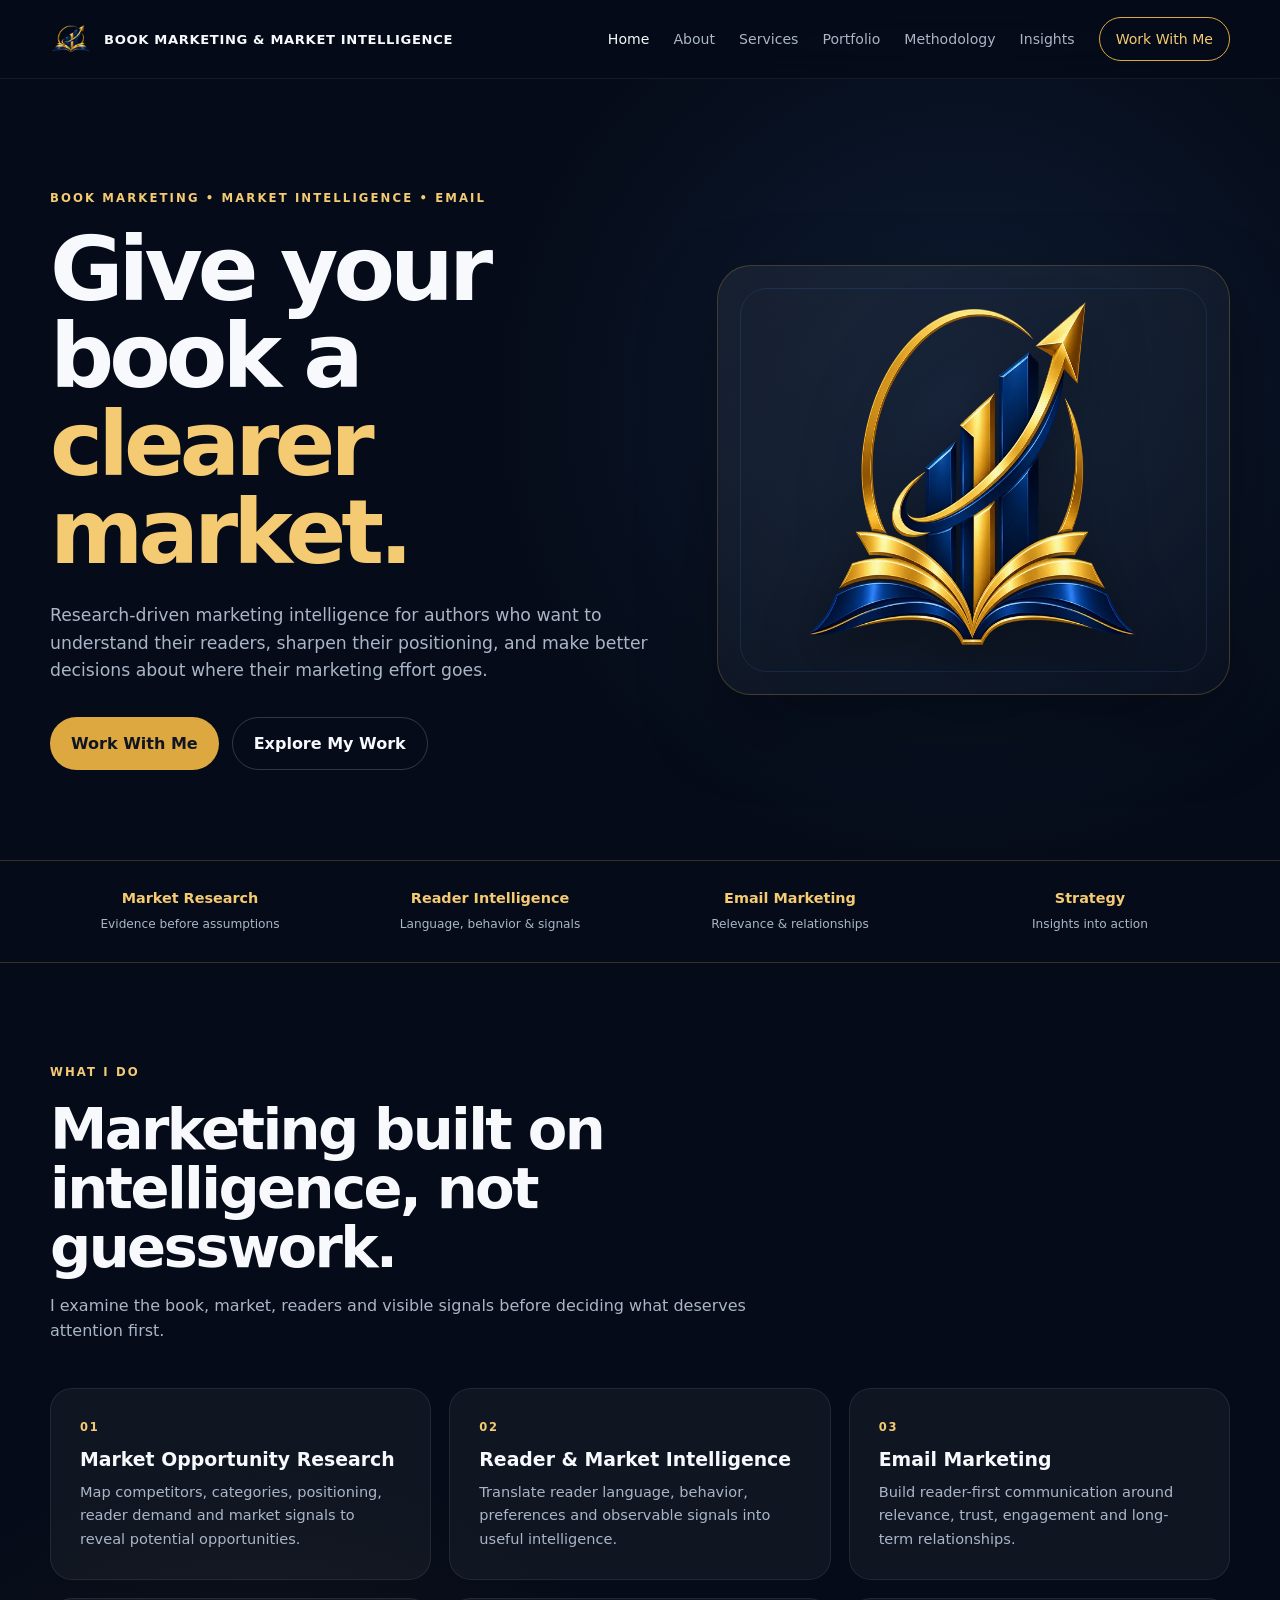
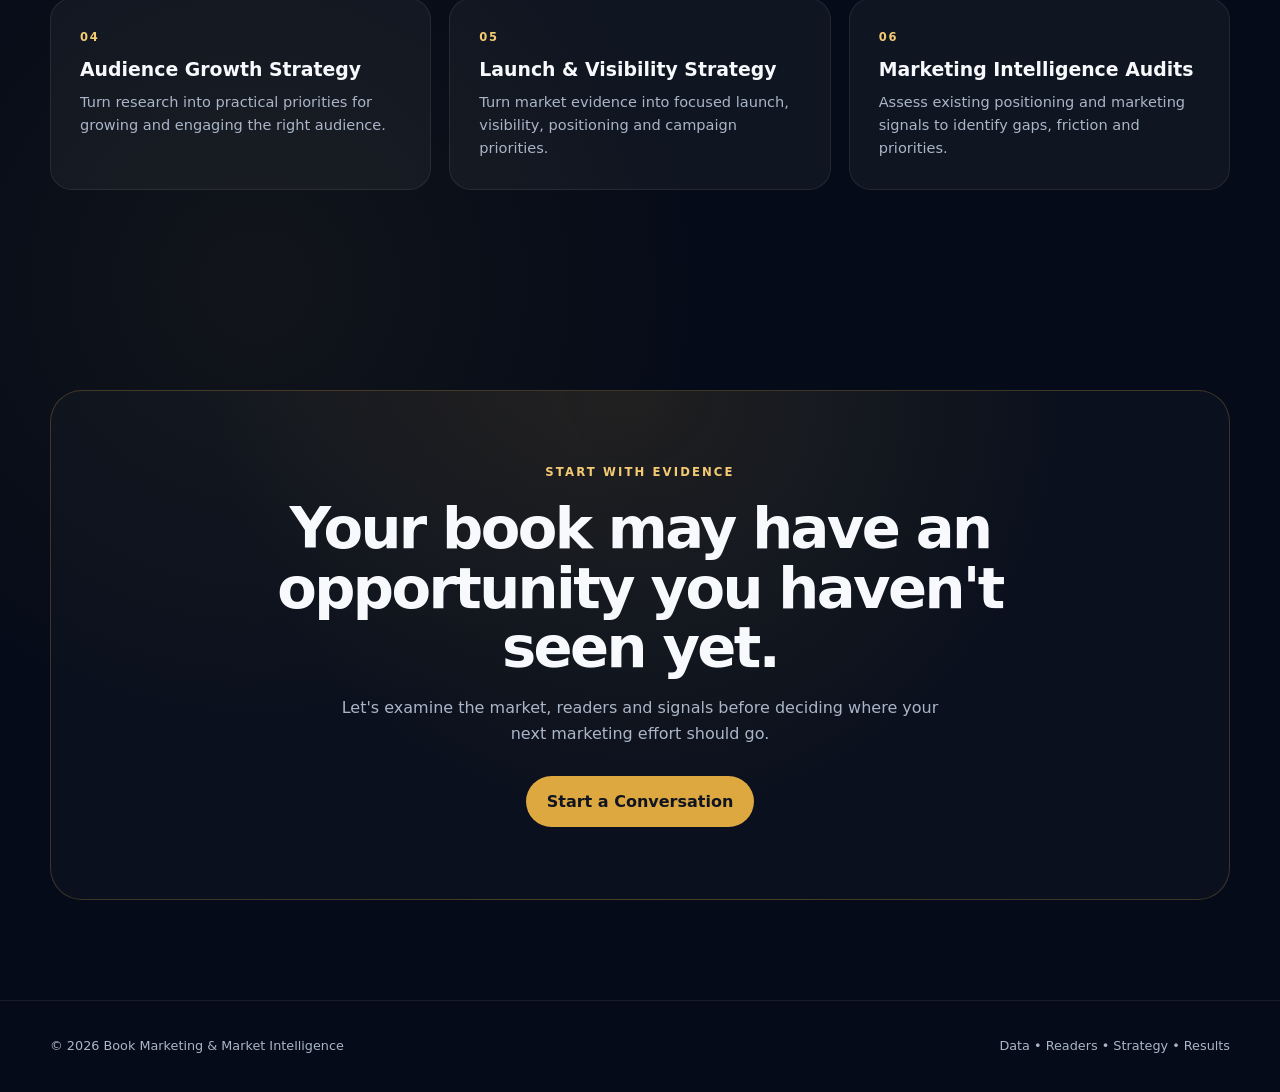
==== index.html @ ab4ca8f6 "Add files via upload" ====
<!doctype html><html lang="en"><head><meta charset="utf-8"><meta name="viewport" content="width=device-width,initial-scale=1,viewport-fit=cover"><meta name="theme-color" content="#050b18"><link rel="icon" href="favicon.ico" sizes="any"><link rel="icon" type="image/png" href="favicon.png" sizes="64x64"><link rel="apple-touch-icon" href="favicon.png"><meta name="robots" content="index,follow"><meta name="description" content="Research-driven book marketing, market intelligence and email marketing for authors."><title>Book Marketing & Market Intelligence | Alex Lyon</title><link rel="stylesheet" href="styles.css"></head><body>
<nav><div class="container nav-inner">
<a class="brand" href="index.html"><img src="logo.webp" alt="Book marketing and market intelligence emblem" width="42" height="42"><span>BOOK MARKETING &amp; MARKET INTELLIGENCE</span></a>
<div class="nav-links">
<a href="index.html" data-page="home">Home</a><a href="about.html" data-page="about">About</a><a href="services.html" data-page="services">Services</a><a href="portfolio.html" data-page="portfolio">Portfolio</a><a href="methodology.html" data-page="methodology">Methodology</a><a href="insights.html" data-page="insights">Insights</a><a class="nav-cta" href="contact.html" data-page="contact">Work With Me</a>
</div></div></nav>
<main><header class="hero"><div class="container hero-grid"><div><div class="eyebrow">Book Marketing • Market Intelligence • Email</div><h1>Give your book a <span class="accent">clearer market.</span></h1><p class="lead">Research-driven marketing intelligence for authors who want to understand their readers, sharpen their positioning, and make better decisions about where their marketing effort goes.</p><div class="actions"><a class="btn btn-primary" href="contact.html">Work With Me</a><a class="btn btn-secondary" href="portfolio.html">Explore My Work</a></div></div><div class="mark"><img src="logo.webp" alt="Book marketing and market intelligence emblem" width="360" height="360"></div></div></header>
<div class="band"><div class="container band-grid"><div><strong>Market Research</strong><span>Evidence before assumptions</span></div><div><strong>Reader Intelligence</strong><span>Language, behavior &amp; signals</span></div><div><strong>Email Marketing</strong><span>Relevance &amp; relationships</span></div><div><strong>Strategy</strong><span>Insights into action</span></div></div></div>
<section><div class="container"><div class="section-head"><div class="eyebrow">What I Do</div><h2>Marketing built on intelligence, not guesswork.</h2><p>I examine the book, market, readers and visible signals before deciding what deserves attention first.</p></div><div class="grid3">
<article class="card"><div class="number">01</div><h3>Market Opportunity Research</h3><p>Map competitors, categories, positioning, reader demand and market signals to reveal potential opportunities.</p></article>
<article class="card"><div class="number">02</div><h3>Reader &amp; Market Intelligence</h3><p>Translate reader language, behavior, preferences and observable signals into useful intelligence.</p></article>
<article class="card"><div class="number">03</div><h3>Email Marketing</h3><p>Build reader-first communication around relevance, trust, engagement and long-term relationships.</p></article>
<article class="card"><div class="number">04</div><h3>Audience Growth Strategy</h3><p>Turn research into practical priorities for growing and engaging the right audience.</p></article>
<article class="card"><div class="number">05</div><h3>Launch &amp; Visibility Strategy</h3><p>Turn market evidence into focused launch, visibility, positioning and campaign priorities.</p></article>
<article class="card"><div class="number">06</div><h3>Marketing Intelligence Audits</h3><p>Assess existing positioning and marketing signals to identify gaps, friction and priorities.</p></article>
</div></div></section>
<section><div class="container"><div class="cta"><div class="eyebrow">Start With Evidence</div><h2>Your book may have an opportunity you haven't seen yet.</h2><p>Let's examine the market, readers and signals before deciding where your next marketing effort should go.</p><a class="btn btn-primary" href="contact.html">Start a Conversation</a></div></div></section></main><footer><div class="container footer-inner"><span>© 2026 Book Marketing &amp; Market Intelligence</span><span>Data • Readers • Strategy • Results</span></div></footer><script>document.querySelectorAll('[data-page="home"]').forEach(x=>x.classList.add('active'));</script></body></html>
---- styles.css ----
:root{--navy:#050b18;--navy2:#091426;--blue:#3e78c5;--gold:#dca83f;--gold2:#f4ca73;--white:#f7f9fc;--muted:#aab6c8;--line:rgba(220,168,63,.24);--card:rgba(255,255,255,.045);--max:1180px}
*{box-sizing:border-box;margin:0;padding:0}
html{scroll-behavior:smooth}
body{font-family:Inter,ui-sans-serif,system-ui,-apple-system,BlinkMacSystemFont,"Segoe UI",sans-serif;background:radial-gradient(circle at 75% 15%,rgba(62,120,197,.16),transparent 30rem),radial-gradient(circle at 20% 70%,rgba(220,168,63,.06),transparent 28rem),var(--navy);color:var(--white);line-height:1.6}
a{color:inherit;text-decoration:none}.container{width:min(var(--max),calc(100% - 40px));margin:auto}
nav{position:sticky;top:0;z-index:20;backdrop-filter:blur(18px);background:rgba(5,11,24,.86);border-bottom:1px solid rgba(255,255,255,.07)}
.nav-inner{height:78px;display:flex;align-items:center;justify-content:space-between}
.brand{display:flex;align-items:center;gap:12px;font-weight:700;letter-spacing:.04em}.brand img{width:42px;height:42px;object-fit:contain}.brand span{font-size:.82rem}
.nav-links{display:flex;gap:24px;align-items:center;color:var(--muted);font-size:.88rem}.nav-links a:hover,.nav-links .active{color:var(--white)}
.nav-cta{border:1px solid var(--gold);padding:10px 16px;border-radius:999px;color:var(--gold2)!important}
main{overflow:hidden}.hero{padding:110px 0 90px}.hero-grid{display:grid;grid-template-columns:1.08fr .92fr;gap:65px;align-items:center}
.eyebrow{color:var(--gold2);text-transform:uppercase;letter-spacing:.18em;font-size:.73rem;font-weight:800;margin-bottom:18px}
h1{font-size:clamp(3rem,7vw,6.3rem);line-height:.98;letter-spacing:-.055em}h2{font-size:clamp(2.1rem,4.5vw,4rem);line-height:1.03;letter-spacing:-.045em}h3{font-size:1.18rem;line-height:1.2}
.accent{color:var(--gold2)}.lead{margin-top:25px;max-width:700px;color:var(--muted);font-size:1.08rem}
.actions{display:flex;flex-wrap:wrap;gap:13px;margin-top:32px}.btn{display:inline-flex;align-items:center;justify-content:center;padding:13px 21px;border-radius:999px;font-weight:750;transition:.2s ease}
.btn-primary{background:var(--gold);color:#101521}.btn-primary:hover{transform:translateY(-2px);background:var(--gold2)}
.btn-secondary{border:1px solid rgba(255,255,255,.18)}.btn-secondary:hover{border-color:var(--gold)}
.mark{display:grid;place-items:center;min-height:430px;position:relative;border:1px solid var(--line);border-radius:34px;background:linear-gradient(145deg,rgba(255,255,255,.06),rgba(255,255,255,.015));box-shadow:0 30px 80px rgba(0,0,0,.32)}
.mark:before{content:"";position:absolute;inset:22px;border:1px solid rgba(62,120,197,.18);border-radius:27px}.mark img{width:min(70%,360px);position:relative;filter:drop-shadow(0 20px 30px rgba(0,0,0,.4))}
section{padding:100px 0}.section-head{max-width:760px;margin-bottom:44px}.section-head p{color:var(--muted);margin-top:15px}
.grid3{display:grid;grid-template-columns:repeat(3,1fr);gap:18px}.grid2{display:grid;grid-template-columns:repeat(2,1fr);gap:18px}
.card{padding:29px;border:1px solid rgba(255,255,255,.08);background:var(--card);border-radius:22px}.card:hover{border-color:var(--line);transform:translateY(-3px);transition:.2s}
.number,.tag{color:var(--gold2);font-size:.72rem;letter-spacing:.15em;font-weight:800;text-transform:uppercase}.card h3{margin:12px 0 9px}.card p{color:var(--muted);font-size:.91rem}
.list{display:grid;gap:12px}.list-item{padding:20px;border-bottom:1px solid rgba(255,255,255,.08);display:grid;grid-template-columns:42px 1fr;gap:16px}.list-item b{color:var(--gold2)}.list-item p{color:var(--muted);font-size:.9rem;margin-top:4px}
.band{border-top:1px solid var(--line);border-bottom:1px solid var(--line);padding:26px 0}.band-grid{display:grid;grid-template-columns:repeat(4,1fr);gap:20px;text-align:center}.band strong{display:block;color:var(--gold2);font-size:.9rem}.band span{color:var(--muted);font-size:.76rem}
.page-hero{padding:95px 0 60px}.page-hero .lead{max-width:760px}.quote{border-left:2px solid var(--gold);padding:5px 0 5px 24px;color:#dfe5ef;font-size:1.12rem}
.case{min-height:250px;display:flex;flex-direction:column;justify-content:flex-end}.case h3{font-size:1.5rem;margin:10px 0}.case p{max-width:560px}
.cta{text-align:center;border:1px solid var(--line);border-radius:32px;padding:72px 30px;background:radial-gradient(circle at 50% 0%,rgba(220,168,63,.1),transparent 55%),rgba(255,255,255,.025)}
.cta h2{max-width:850px;margin:auto}.cta p{max-width:630px;margin:18px auto 29px;color:var(--muted)}
footer{padding:35px 0;border-top:1px solid rgba(255,255,255,.08);color:var(--muted);font-size:.8rem}.footer-inner{display:flex;justify-content:space-between;gap:20px}
@media(prefers-reduced-motion:reduce){html{scroll-behavior:auto}*,*::before,*::after{transition:none!important;animation:none!important}}
@media(max-width:900px){.hero-grid{grid-template-columns:1fr}.mark{min-height:350px}.grid3{grid-template-columns:1fr 1fr}.band-grid{grid-template-columns:1fr 1fr}.nav-links a:not(.nav-cta){display:none}}
@media(max-width:600px){.container{width:min(var(--max),calc(100% - 28px))}.hero{padding:70px 0}.page-hero{padding:65px 0 35px}section{padding:70px 0}.grid3,.grid2,.band-grid{grid-template-columns:1fr}.brand span{display:none}.footer-inner{flex-direction:column}}
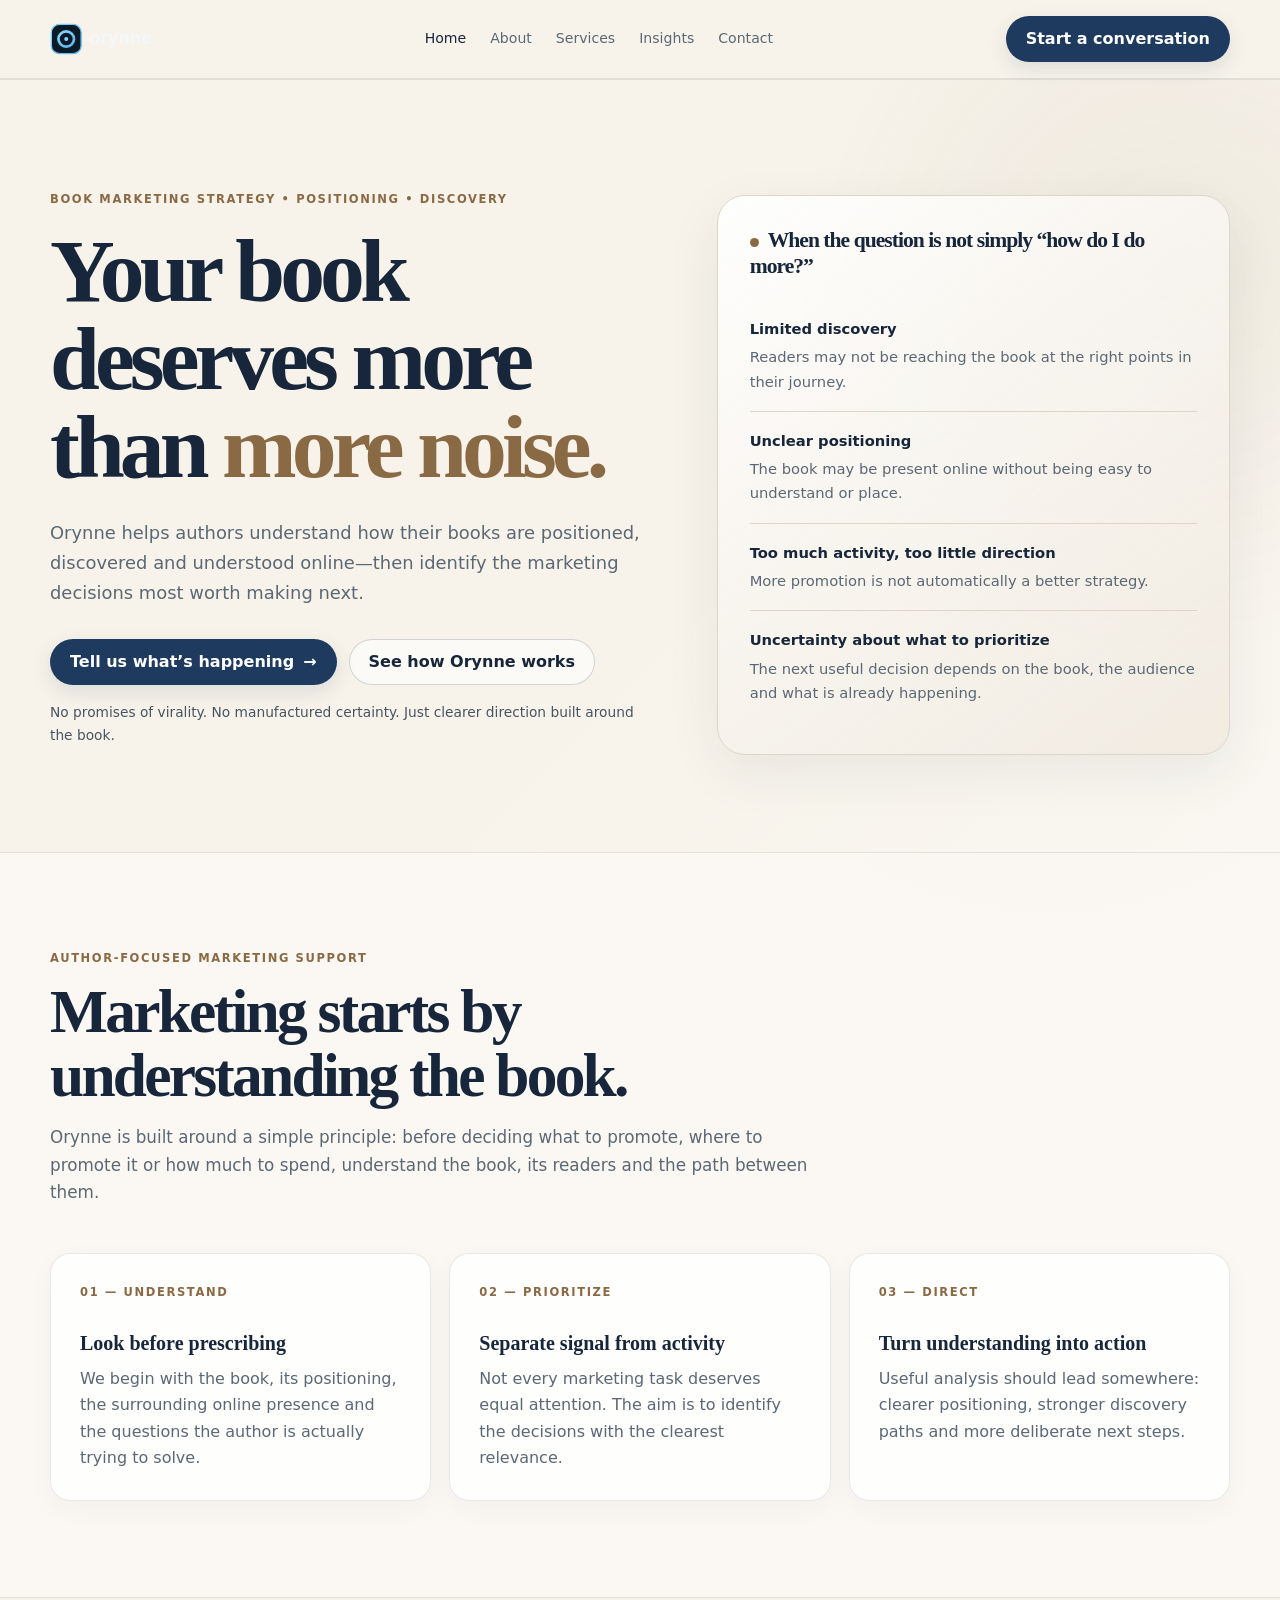
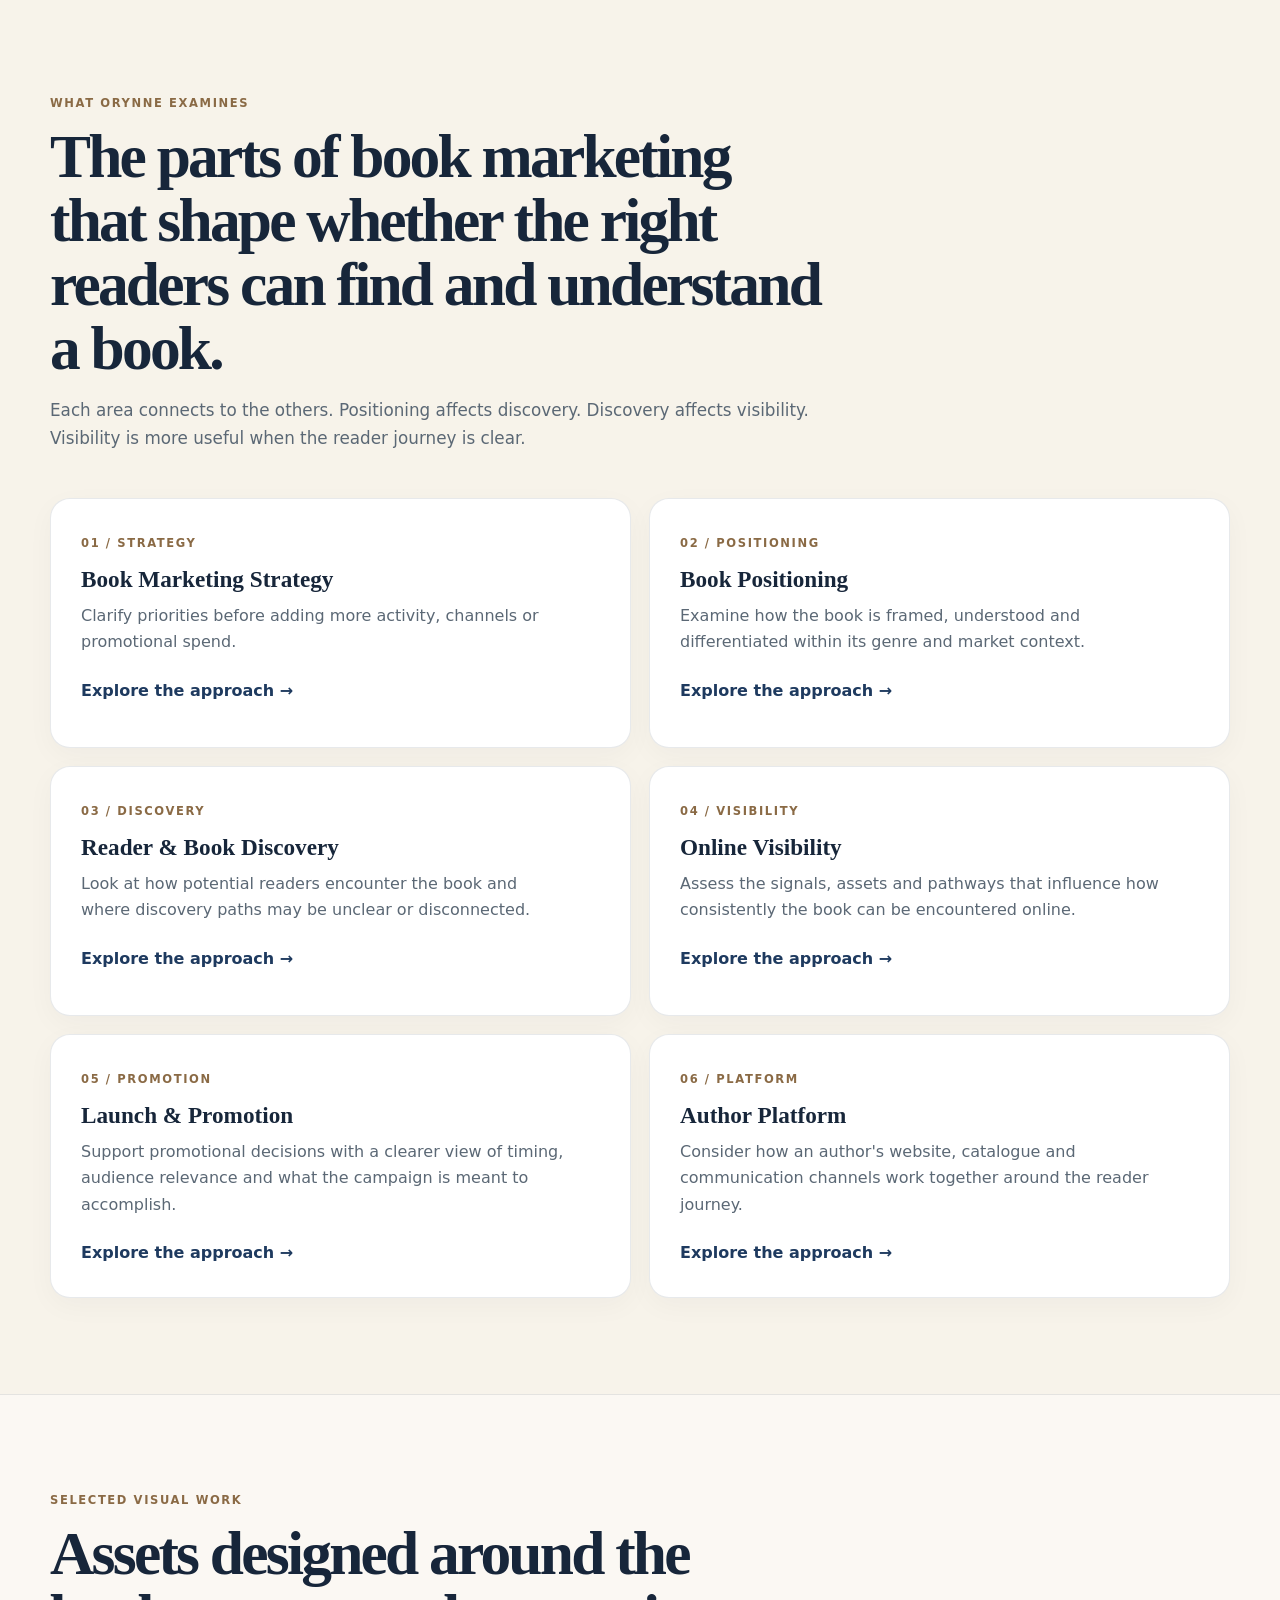
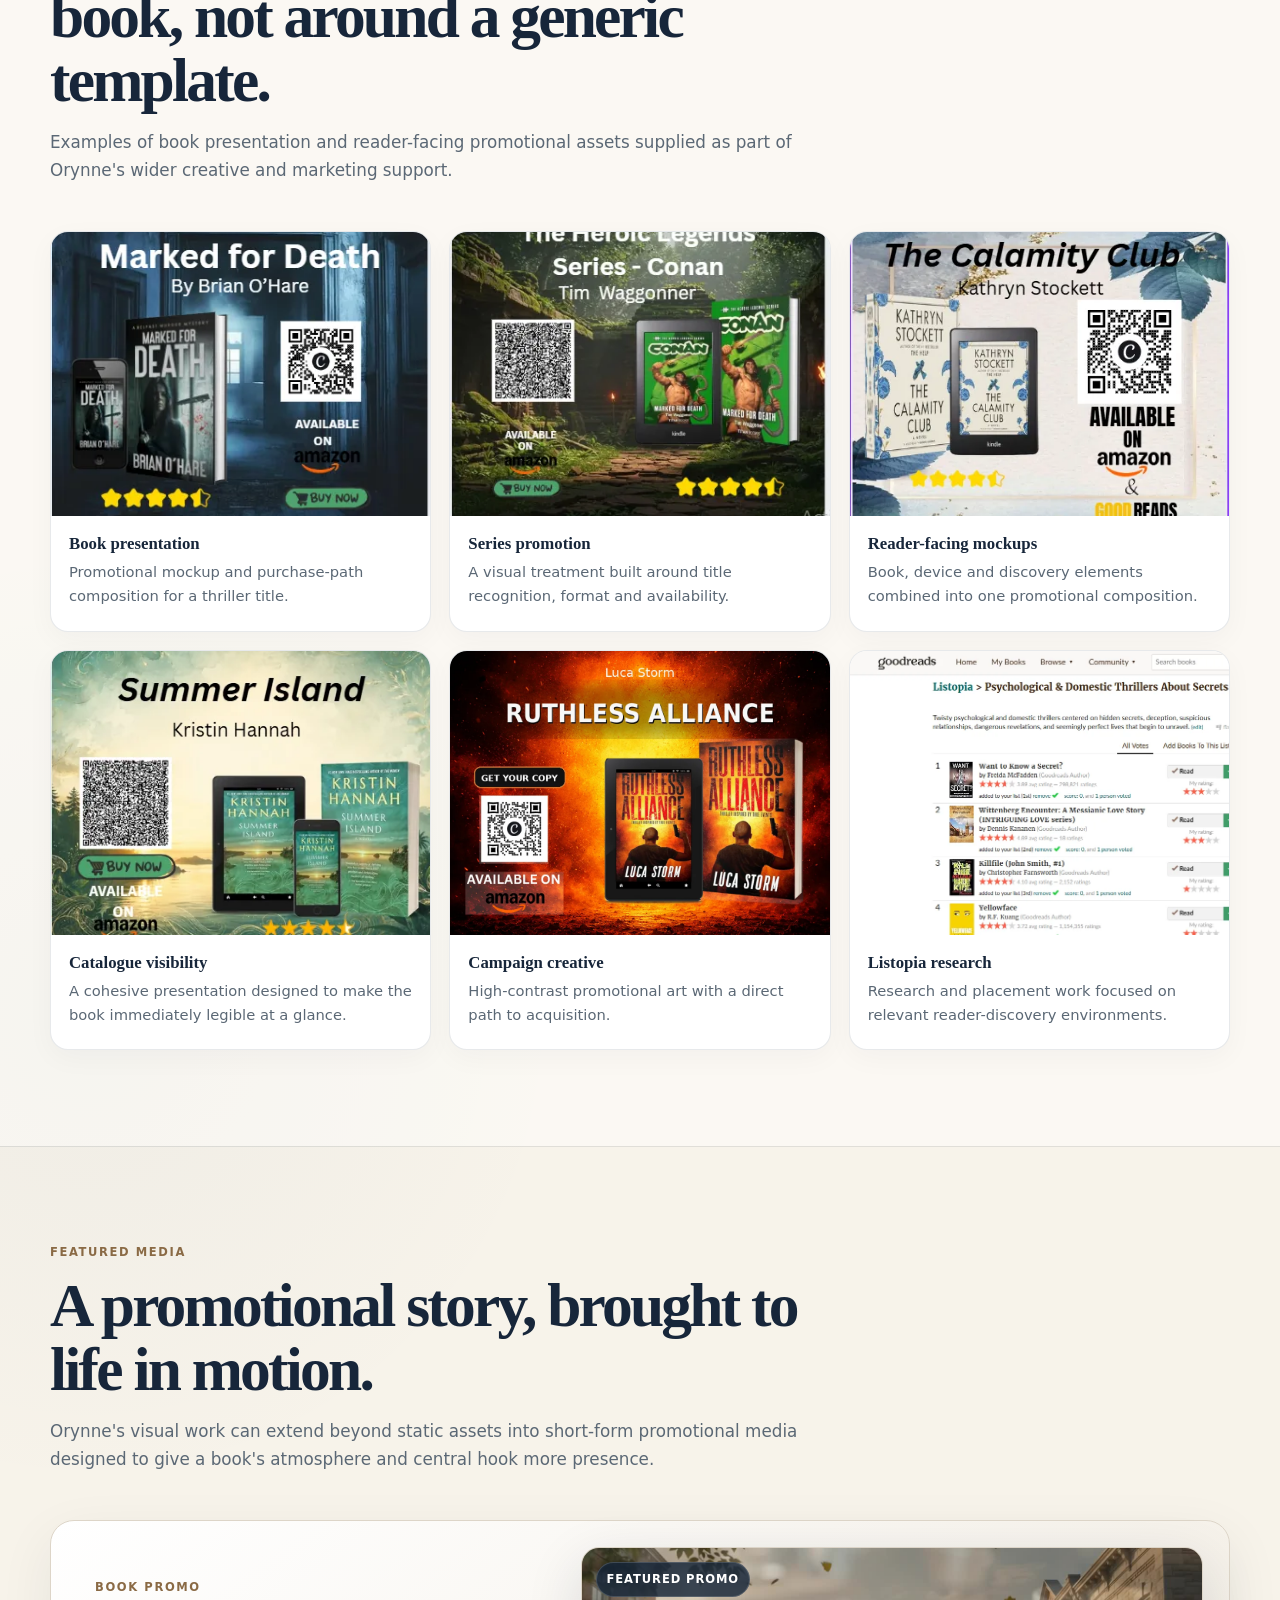
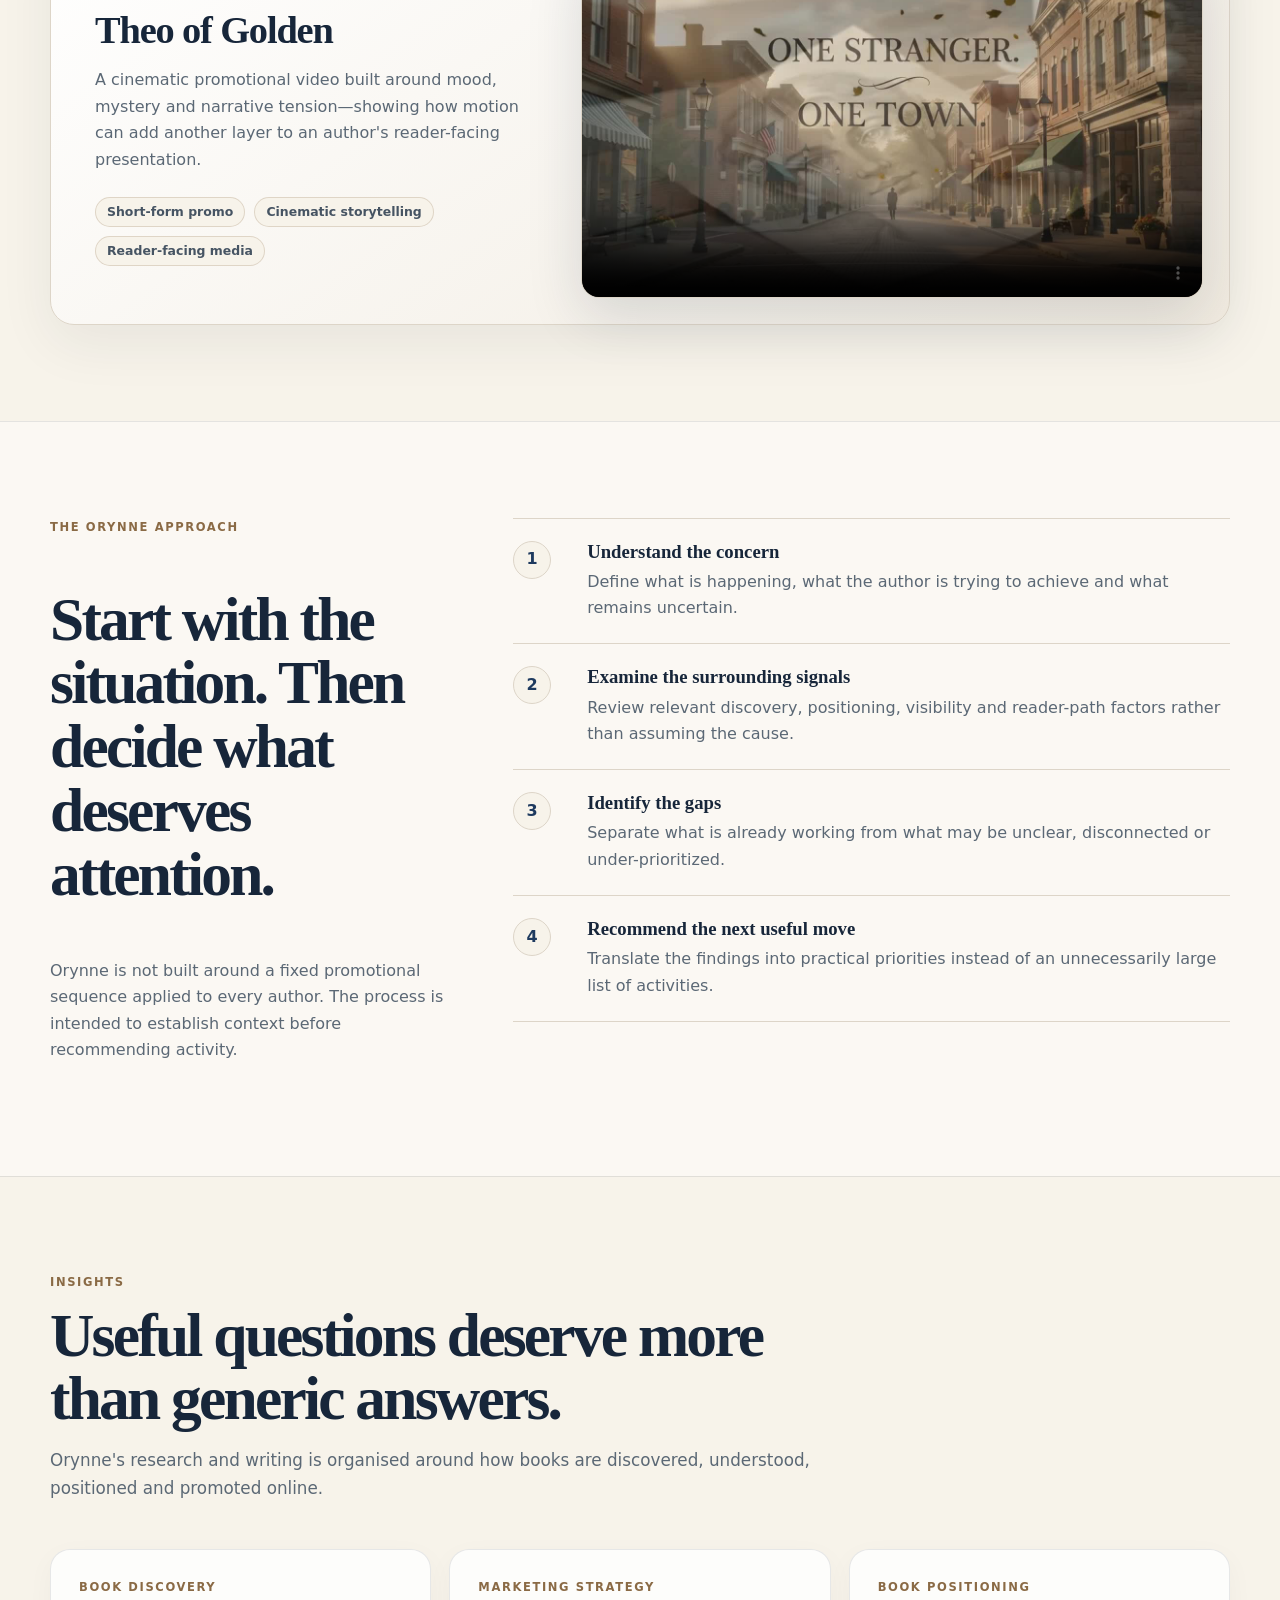
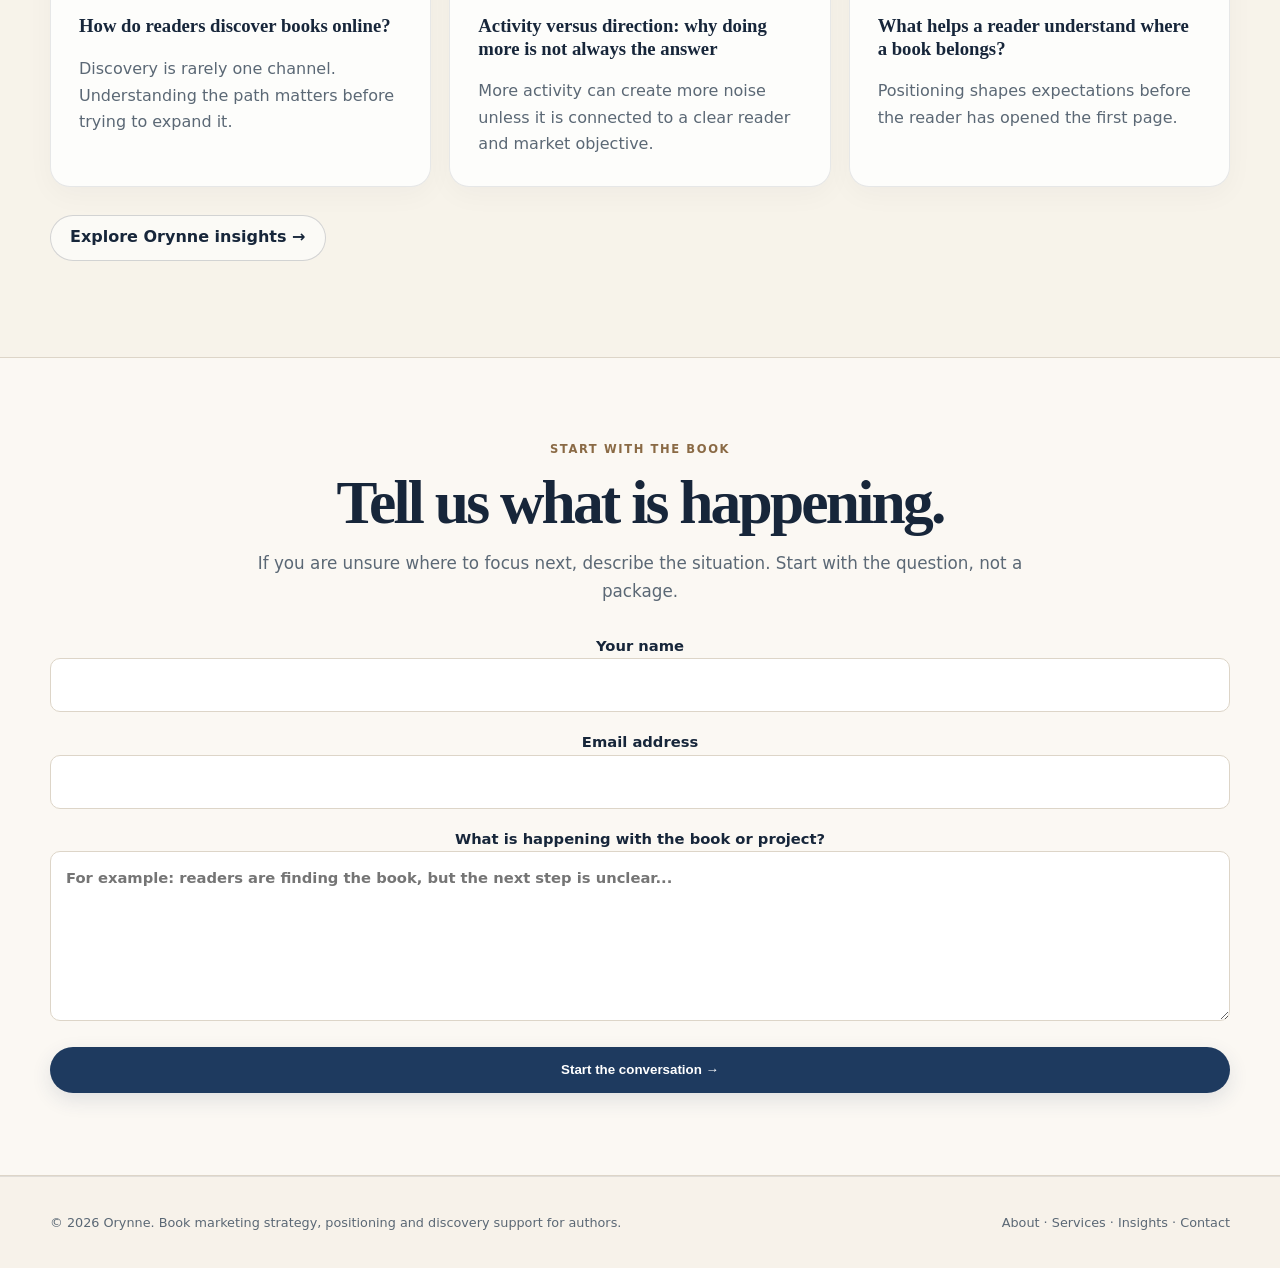
==== commit 0faee74f: "Add files via upload" ====
--- a/index.html
+++ b/index.html
@@ -1,17 +1,800 @@
-<!doctype html><html lang="en"><head><meta charset="utf-8"><meta name="viewport" content="width=device-width,initial-scale=1,viewport-fit=cover"><meta name="theme-color" content="#050b18"><link rel="icon" href="favicon.ico" sizes="any"><link rel="icon" type="image/png" href="favicon.png" sizes="64x64"><link rel="apple-touch-icon" href="favicon.png"><meta name="robots" content="index,follow"><meta name="description" content="Research-driven book marketing, market intelligence and email marketing for authors."><title>Book Marketing & Market Intelligence | Alex Lyon</title><link rel="stylesheet" href="styles.css"></head><body>
-<nav><div class="container nav-inner">
-<a class="brand" href="index.html"><img src="logo.webp" alt="Book marketing and market intelligence emblem" width="42" height="42"><span>BOOK MARKETING &amp; MARKET INTELLIGENCE</span></a>
-<div class="nav-links">
-<a href="index.html" data-page="home">Home</a><a href="about.html" data-page="about">About</a><a href="services.html" data-page="services">Services</a><a href="portfolio.html" data-page="portfolio">Portfolio</a><a href="methodology.html" data-page="methodology">Methodology</a><a href="insights.html" data-page="insights">Insights</a><a class="nav-cta" href="contact.html" data-page="contact">Work With Me</a>
-</div></div></nav>
-<main><header class="hero"><div class="container hero-grid"><div><div class="eyebrow">Book Marketing • Market Intelligence • Email</div><h1>Give your book a <span class="accent">clearer market.</span></h1><p class="lead">Research-driven marketing intelligence for authors who want to understand their readers, sharpen their positioning, and make better decisions about where their marketing effort goes.</p><div class="actions"><a class="btn btn-primary" href="contact.html">Work With Me</a><a class="btn btn-secondary" href="portfolio.html">Explore My Work</a></div></div><div class="mark"><img src="logo.webp" alt="Book marketing and market intelligence emblem" width="360" height="360"></div></div></header>
-<div class="band"><div class="container band-grid"><div><strong>Market Research</strong><span>Evidence before assumptions</span></div><div><strong>Reader Intelligence</strong><span>Language, behavior &amp; signals</span></div><div><strong>Email Marketing</strong><span>Relevance &amp; relationships</span></div><div><strong>Strategy</strong><span>Insights into action</span></div></div></div>
-<section><div class="container"><div class="section-head"><div class="eyebrow">What I Do</div><h2>Marketing built on intelligence, not guesswork.</h2><p>I examine the book, market, readers and visible signals before deciding what deserves attention first.</p></div><div class="grid3">
-<article class="card"><div class="number">01</div><h3>Market Opportunity Research</h3><p>Map competitors, categories, positioning, reader demand and market signals to reveal potential opportunities.</p></article>
-<article class="card"><div class="number">02</div><h3>Reader &amp; Market Intelligence</h3><p>Translate reader language, behavior, preferences and observable signals into useful intelligence.</p></article>
-<article class="card"><div class="number">03</div><h3>Email Marketing</h3><p>Build reader-first communication around relevance, trust, engagement and long-term relationships.</p></article>
-<article class="card"><div class="number">04</div><h3>Audience Growth Strategy</h3><p>Turn research into practical priorities for growing and engaging the right audience.</p></article>
-<article class="card"><div class="number">05</div><h3>Launch &amp; Visibility Strategy</h3><p>Turn market evidence into focused launch, visibility, positioning and campaign priorities.</p></article>
-<article class="card"><div class="number">06</div><h3>Marketing Intelligence Audits</h3><p>Assess existing positioning and marketing signals to identify gaps, friction and priorities.</p></article>
-</div></div></section>
-<section><div class="container"><div class="cta"><div class="eyebrow">Start With Evidence</div><h2>Your book may have an opportunity you haven't seen yet.</h2><p>Let's examine the market, readers and signals before deciding where your next marketing effort should go.</p><a class="btn btn-primary" href="contact.html">Start a Conversation</a></div></div></section></main><footer><div class="container footer-inner"><span>© 2026 Book Marketing &amp; Market Intelligence</span><span>Data • Readers • Strategy • Results</span></div></footer><script>document.querySelectorAll('[data-page="home"]').forEach(x=>x.classList.add('active'));</script></body></html>+<!doctype html>
+<html lang="en">
+<head>
+  <meta charset="utf-8">
+  <meta name="viewport" content="width=device-width, initial-scale=1">
+
+  <!-- Primary SEO -->
+  <title>Book Marketing Strategy & Online Discovery for Authors | Orynne</title>
+  <meta name="description" content="Orynne helps authors understand book positioning, reader discovery, online visibility and marketing priorities through evidence-led analysis and practical strategy.">
+  <meta name="robots" content="index,follow">
+  <meta name="theme-color" content="#08131f">
+
+  <!-- Social -->
+  <meta property="og:type" content="website">
+  <meta property="og:title" content="Book Marketing Strategy & Online Discovery for Authors | Orynne">
+  <meta property="og:description" content="Evidence-led book marketing strategy, positioning and discovery support for authors.">
+  <meta property="og:site_name" content="Orynne">
+  <meta name="twitter:card" content="summary_large_image">
+
+  <!-- Structured data: update sameAs/contact URLs when those official profiles exist -->
+  <script type="application/ld+json">
+  {
+    "@context": "https://schema.org",
+    "@graph": [
+      {
+        "@type": "Organization",
+        "@id": "https://orynne.netlify.app/#organization",
+        "name": "Orynne",
+        "url": "https://orynne.netlify.app/",
+        "description": "Orynne provides author-focused book marketing strategy, positioning, discovery and online visibility support."
+      },
+      {
+        "@type": "WebSite",
+        "@id": "https://orynne.netlify.app/#website",
+        "url": "https://orynne.netlify.app/",
+        "name": "Orynne",
+        "publisher": { "@id": "https://orynne.netlify.app/#organization" }
+      },
+      {
+        "@type": "Service",
+        "name": "Book Marketing Strategy for Authors",
+        "provider": { "@id": "https://orynne.netlify.app/#organization" },
+        "serviceType": "Book marketing strategy, book positioning, reader discovery and online visibility support",
+        "areaServed": "Worldwide",
+        "audience": {
+          "@type": "Audience",
+          "audienceType": "Authors"
+        }
+      }
+    ]
+  }
+  </script>
+
+  <style>
+
+:root{
+  --ivory:#F7F3EA;
+  --cream:#FFFDF8;
+  --alternate:#EEE7DB;
+  --white:#FFFFFF;
+  --navy:#17263A;
+  --navy-2:#213A55;
+  --blue:#1E3A5F;
+  --blue-soft:#465463;
+  --muted:#5B6875;
+  --warm:#8A6A45;
+  --warm-2:#A27A4E;
+  --line:#DDD5C8;
+  --line-soft:rgba(23,38,58,.10);
+  --shadow:0 18px 55px rgba(23,38,58,.07);
+  --max:1180px;
+}
+*{box-sizing:border-box}
+html{scroll-behavior:smooth}
+body{
+  margin:0;
+  color:var(--navy);
+  background:
+    radial-gradient(circle at 82% 7%,rgba(162,122,78,.06),transparent 30rem),
+    radial-gradient(circle at 7% 55%,rgba(30,58,95,.035),transparent 30rem),
+    var(--ivory);
+  font-family:Inter,ui-sans-serif,system-ui,-apple-system,BlinkMacSystemFont,"Segoe UI",sans-serif;
+  line-height:1.65;
+}
+a{color:inherit;text-decoration:none}
+img{max-width:100%;display:block}
+.wrap{width:min(calc(100% - 40px),var(--max));margin-inline:auto}
+.skip{position:absolute;left:-9999px;top:auto}
+.skip:focus{left:20px;top:20px;z-index:100;background:#fff;color:#000;padding:10px 14px;border-radius:8px}
+
+/* Navigation */
+header{
+  position:sticky;top:0;z-index:50;
+  background:rgba(247,243,234,.90);
+  backdrop-filter:blur(18px);
+  border-bottom:1px solid var(--line-soft);
+}
+.nav{
+  min-height:78px;display:flex;align-items:center;justify-content:space-between;gap:24px;
+}
+.brand{display:inline-flex;align-items:center;line-height:0;font-weight:800}
+.site-logo{display:block;width:142px;height:auto;max-width:46vw}
+.brand span{color:var(--warm)}
+header nav,nav{
+  display:flex;gap:24px;align-items:center;
+  color:var(--muted);font-size:.88rem;flex-wrap:wrap
+}
+header nav a:hover,header nav a[aria-current="page"],
+nav a:hover,nav a[aria-current="page"]{color:var(--navy)}
+.button,.nav-cta{
+  display:inline-flex;align-items:center;justify-content:center;gap:9px;
+  min-height:46px;padding:0 19px;border-radius:999px;
+  background:var(--blue);color:#fff!important;
+  border:1px solid transparent;font-weight:800;
+  box-shadow:0 7px 20px rgba(30,58,95,.12);
+  transition:transform .2s ease,background .2s ease,border-color .2s ease,color .2s ease;
+  cursor:pointer;
+}
+.button:hover,.nav-cta:hover{transform:translateY(-2px);background:var(--navy-2)}
+.button.secondary{
+  background:rgba(255,255,255,.55);color:var(--navy)!important;
+  border-color:rgba(23,38,58,.18);box-shadow:none
+}
+.button.secondary:hover{background:#fff;border-color:var(--warm);color:var(--warm)!important}
+
+/* Type hierarchy */
+h1,h2,h3{
+  font-family:Georgia,"Times New Roman",serif;
+  color:var(--navy);
+}
+h1{
+  font-size:clamp(3rem,7vw,6.2rem);
+  line-height:.98;letter-spacing:-.055em;
+}
+h2{
+  font-size:clamp(2.2rem,4.8vw,4rem);
+  line-height:1.04;letter-spacing:-.045em;
+}
+h3{line-height:1.18}
+.eyebrow,.section-kicker,.kicker,.tag,.number,.num,.principle-number,.step strong,.service small{
+  color:var(--warm);
+  text-transform:uppercase;
+  font-size:.72rem;
+  font-weight:850;
+  letter-spacing:.14em;
+}
+.lead{color:var(--muted);font-size:1.12rem}
+.section-head,.head{max-width:780px;margin-bottom:46px}
+.section-head p,.head p{color:var(--muted);font-size:1.05rem;margin:14px 0 0}
+.section-head h2,.head h2{margin:12px 0 16px}
+
+/* Shared sections */
+section{
+  padding:96px 0;
+  border-top:1px solid var(--line-soft);
+}
+section:nth-of-type(even){background:rgba(255,255,255,.40)}
+.hero{
+  position:relative;
+  overflow:hidden;
+  padding:110px 0 92px;
+  background:var(--ivory);
+}
+.hero::after{
+  content:"";
+  position:absolute;inset:0;pointer-events:none;
+  background:
+    radial-gradient(circle at 92% 25%,rgba(138,106,69,.075),transparent 24rem),
+    linear-gradient(135deg,transparent 55%,rgba(255,255,255,.35));
+}
+.hero>*{position:relative;z-index:1}
+.hero-grid{
+  position:relative;z-index:1;
+  display:grid;grid-template-columns:1.08fr .92fr;gap:64px;align-items:center;
+}
+.hero-content{max-width:880px}
+.hero h1{margin:18px 0 28px;max-width:860px}
+.hero h1 em{font-style:normal;color:var(--warm)}
+.hero-actions,.actions{
+  display:flex;flex-wrap:wrap;gap:12px;margin-top:32px
+}
+.microcopy{margin-top:16px;color:var(--blue-soft);font-size:.86rem}
+.hero-card{
+  border:1px solid var(--line);
+  background:linear-gradient(145deg,rgba(255,255,255,.92),rgba(238,231,219,.70));
+  border-radius:28px;padding:32px;
+  box-shadow:var(--shadow);
+}
+.hero-card h2{
+  font-family:Georgia,"Times New Roman",serif;
+  font-size:1.35rem;line-height:1.2;margin:0 0 20px
+}
+.diagnosis{display:grid;gap:0}
+.diagnosis div{
+  padding:17px 0;border-bottom:1px solid var(--line);
+  color:var(--muted);font-size:.92rem
+}
+.diagnosis div:last-child{border-bottom:0}
+.diagnosis strong{display:block;color:var(--navy);margin-bottom:4px}
+.pulse{
+  width:9px;height:9px;border-radius:50%;display:inline-block;
+  margin-right:9px;background:var(--warm);vertical-align:middle
+}
+
+/* Homepage cards */
+.principles{display:grid;grid-template-columns:repeat(3,1fr);gap:18px}
+.card,.principle,.method-card,.not-card,.topic,.article,.insight{
+  border:1px solid var(--line-soft);
+  background:rgba(255,255,255,.78);
+  border-radius:20px;
+  box-shadow:0 8px 28px rgba(23,38,58,.035);
+}
+.card{padding:29px}
+.card:hover,.principle:hover,.method-card:hover,.not-card:hover,.topic:hover,.article:hover,.insight:hover{
+  border-color:rgba(138,106,69,.28);
+  transform:translateY(-3px);
+  transition:.2s ease;
+}
+.card h3{margin:0 0 10px;font-size:1.25rem}
+.card p,.principle p,.method-card p,.not-card p,.topic p,.article p,.insight p{margin:0;color:var(--muted)}
+.num{margin-bottom:30px}
+
+/* Services */
+.services{
+  display:grid;grid-template-columns:repeat(2,1fr);gap:18px;
+  background:transparent;border:0;border-radius:0;overflow:visible
+}
+.service{
+  background:#fff;
+  border:1px solid var(--line-soft);
+  border-radius:20px;padding:30px;min-height:250px;
+  box-shadow:0 8px 28px rgba(23,38,58,.035);
+  transition:transform .2s ease,border-color .2s ease,box-shadow .2s ease;
+}
+.service:hover{background:#fff;border-color:rgba(138,106,69,.28);transform:translateY(-3px);box-shadow:var(--shadow)}
+.service h3{font-size:1.45rem;margin:10px 0}
+.service p{color:var(--muted);margin:0;max-width:48ch}
+.service a,.article a{display:inline-block;margin-top:22px;color:var(--blue);font-weight:750}
+.service a:hover,.article a:hover{color:var(--warm)}
+
+/* Featured visual/media */
+.featured-media{
+  display:grid;grid-template-columns:.86fr 1.14fr;gap:34px;align-items:center;
+  padding:26px;border:1px solid var(--line);border-radius:24px;
+  background:linear-gradient(145deg,#fff,rgba(238,231,219,.68));
+  box-shadow:var(--shadow)
+}
+.featured-media-copy{padding:18px}
+.featured-media-copy h3{font-size:clamp(1.7rem,3vw,2.6rem);line-height:1.1;margin:12px 0 16px;letter-spacing:-.03em}
+.featured-media-copy p{color:var(--muted);margin:0;max-width:46ch}
+.media-meta{display:flex;flex-wrap:wrap;gap:9px;margin-top:24px}
+.media-meta span{
+  display:inline-flex;align-items:center;min-height:30px;padding:0 11px;
+  border-radius:999px;border:1px solid rgba(138,106,69,.22);
+  color:var(--blue-soft);font-size:.78rem;font-weight:750;background:var(--ivory)
+}
+.video-frame{
+  position:relative;border-radius:18px;overflow:hidden;background:#e7e0d4;
+  border:1px solid var(--line);box-shadow:0 18px 55px rgba(23,38,58,.14)
+}
+.video-frame::before{
+  content:"Featured promo";position:absolute;z-index:2;top:14px;left:14px;
+  padding:7px 10px;border-radius:999px;background:rgba(23,38,58,.82);
+  border:1px solid rgba(255,255,255,.16);color:#fff;font-size:.72rem;
+  font-weight:800;letter-spacing:.08em;text-transform:uppercase;pointer-events:none
+}
+.video-frame video{display:block;width:100%;aspect-ratio:16/9;object-fit:cover}
+.work-grid,.editorial,.topics,.insights{display:grid;grid-template-columns:repeat(3,1fr);gap:18px}
+.work{
+  border:1px solid var(--line-soft);border-radius:18px;overflow:hidden;background:#fff;
+  box-shadow:0 8px 28px rgba(23,38,58,.035)
+}
+.work img{width:100%;aspect-ratio:4/3;object-fit:cover}
+.work-body{padding:18px 18px 22px}
+.work-body h3{margin:0 0 6px;font-size:1.05rem}
+.work-body p{margin:0;color:var(--muted);font-size:.92rem}
+
+/* About */
+.intro{background:#fff}
+.intro-grid,.split{
+  display:grid;grid-template-columns:.72fr 1.28fr;gap:60px;align-items:start
+}
+.sticky-label{position:sticky;top:115px}
+.sticky-label h2{margin:12px 0 0}
+.prose{max-width:700px;color:var(--muted);font-size:1.06rem}
+.prose p{margin:0 0 22px}
+.prose strong{color:var(--navy)}
+.method{display:grid;grid-template-columns:repeat(2,1fr);gap:18px}
+.method-card{padding:28px}
+.method-card .number{display:grid;place-items:center;width:38px;height:38px;border-radius:50%;background:var(--ivory);border:1px solid var(--line);margin-bottom:18px}
+.method-card h3,.not-card h3{margin:0 0 10px;font-size:1.22rem}
+.not-grid{display:grid;grid-template-columns:repeat(3,1fr);gap:18px}
+.not-card{padding:28px;background:rgba(238,231,219,.55)}
+.principle{padding:28px}
+.principle h3{margin:12px 0 9px;font-size:1.22rem}
+.principle-number{display:block}
+
+/* Steps / flow / FAQ */
+.steps{display:grid;gap:0}
+.step{
+  display:grid;grid-template-columns:54px 1fr;gap:20px;padding:22px 0;
+  border-bottom:1px solid var(--line)
+}
+.step:first-child{border-top:1px solid var(--line)}
+.step-no{
+  width:38px;height:38px;border-radius:50%;display:grid;place-items:center;
+  background:var(--ivory);color:var(--blue);border:1px solid var(--line);font-weight:800
+}
+.step h3{margin:0 0 6px}
+.step p{margin:0;color:var(--muted)}
+.flow{display:grid;grid-template-columns:repeat(4,1fr);gap:18px}
+.flow article{padding:25px;border-top:2px solid var(--warm);background:rgba(255,255,255,.55)}
+.flow strong{color:var(--warm);font-size:.8rem;letter-spacing:.12em}
+.flow h3{margin:10px 0 8px}.flow p{margin:0;color:var(--muted);font-size:.9rem}
+.faq{display:grid;gap:10px}
+.faq details{
+  border:1px solid var(--line);border-radius:16px;background:#fff;padding:18px 20px
+}
+.faq summary{cursor:pointer;font-weight:750;color:var(--navy)}
+.faq details p{color:var(--muted);margin:12px 0 0}
+
+/* Insights */
+.topic,.article,.insight{padding:28px}
+.topic{min-height:210px}
+.topic h3{margin:18px 0 10px;font-size:1.25rem}
+.article{min-height:310px}
+.article h3{font-size:1.4rem;line-height:1.22;margin:20px 0 14px}
+.article a{color:var(--blue)}
+.note{
+  border:1px dashed rgba(138,106,69,.34);border-radius:18px;padding:30px;
+  color:var(--muted);background:rgba(255,255,255,.55)
+}
+.note strong{color:var(--navy)}
+
+/* Contact */
+.contact-grid{display:grid;grid-template-columns:.8fr 1.2fr;gap:28px;padding-bottom:100px}
+.info,.form-card{
+  border:1px solid var(--line);border-radius:22px;background:#fff;
+  box-shadow:0 8px 28px rgba(23,38,58,.035)
+}
+.info{padding:36px}.form-card{padding:36px}
+.info h2,.form-card h2{margin:0 0 14px;font-size:1.6rem}
+.info p,.form-card>p{margin:0;color:var(--muted)}
+.form-card form{margin-top:28px}
+form{display:grid;gap:18px}
+.field{display:grid;gap:8px}
+label{font-size:.92rem;font-weight:700;color:var(--navy)}
+input,textarea,select{
+  width:100%;background:#fff;border:1px solid var(--line);border-radius:10px;
+  color:var(--navy);padding:14px 15px;font:inherit
+}
+textarea{min-height:170px;resize:vertical}
+input:focus,textarea:focus,select:focus{
+  outline:2px solid rgba(138,106,69,.30);border-color:var(--warm)
+}
+.field small,.privacy{color:var(--muted)}
+.privacy{font-size:.86rem}
+.honey{position:absolute;left:-9999px}
+.full{grid-column:1/-1}
+
+/* CTA / Footer */
+.cta{
+  padding:82px 0;text-align:center;
+  background:
+    radial-gradient(circle at 50% 0%,rgba(138,106,69,.09),transparent 34rem),
+    var(--alternate);
+  border-top:1px solid var(--line);
+  border-bottom:1px solid var(--line)
+}
+.cta .section-head,.cta .head{margin:0 auto 28px}
+.cta h2{max-width:900px;margin-left:auto;margin-right:auto}
+footer{
+  padding:35px 0;border-top:1px solid var(--line-soft);
+  color:var(--muted);font-size:.8rem;background:rgba(247,243,234,.72)
+}
+.footer,.footer-row{
+  display:flex;justify-content:space-between;align-items:center;gap:20px
+}
+footer a:hover{color:var(--navy)}
+
+/* Thank-you / 404 */
+main .w{width:min(calc(100% - 40px),820px)}
+body:has(main.w),body:has(main.w) main{
+  background:transparent
+}
+.w{text-align:center;padding:60px 0}
+.logo{width:150px;margin:auto}
+.w h1{margin:22px 0 12px}
+.w p{color:var(--muted);font-size:1.12rem}
+.b{display:inline-flex;align-items:center;justify-content:center;margin-top:20px;padding:13px 22px;border-radius:999px;background:var(--blue);color:#fff;text-decoration:none;font-weight:800}
+
+/* Accessibility */
+::selection{background:var(--alternate);color:var(--navy)}
+:focus-visible{outline:2px solid var(--warm);outline-offset:3px}
+
+@media(prefers-reduced-motion:reduce){
+  html{scroll-behavior:auto}
+  *,*::before,*::after{transition:none!important;animation:none!important}
+}
+@media(max-width:900px){
+  .hero-grid,.intro-grid,.split,.featured-media,.contact-grid{grid-template-columns:1fr}
+  .hero{padding:85px 0 72px;min-height:auto}
+  .hero-card{max-width:760px}
+  .principles,.topics,.editorial,.insights,.work-grid,.not-grid{grid-template-columns:1fr 1fr}
+  .services{grid-template-columns:1fr 1fr}
+  .flow{grid-template-columns:1fr 1fr}
+  .method{grid-template-columns:1fr 1fr}
+  .sticky-label{position:static}
+  header nav a:not(:last-child){display:none}
+}
+@media(max-width:600px){
+  .wrap{width:min(calc(100% - 28px),var(--max))}
+  .nav{min-height:70px}
+  .site-logo{width:125px}
+  .nav{gap:12px}
+  header nav{display:none}
+  .nav .button,.nav .nav-cta{min-height:42px;padding:0 14px;font-size:.82rem}
+  h1{font-size:clamp(3rem,15vw,5rem)}
+  section{padding:72px 0}
+  .hero{padding:70px 0}
+  .page-hero{padding:65px 0 35px}
+  .principles,.topics,.editorial,.insights,.work-grid,.not-grid,.services,.method,.flow{grid-template-columns:1fr}
+  .card,.service,.principle,.method-card,.not-card,.topic,.article,.insight{padding:24px}
+  .featured-media{padding:16px}
+  .featured-media-copy{padding:12px 8px}
+  .contact-grid{padding-bottom:70px}
+  .info,.form-card{padding:26px}
+  .footer,.footer-row{flex-direction:column;align-items:flex-start}
+  .button{width:auto}
+}
+
+/* Standalone utility pages */
+body > main:not(#main){
+  min-height:100vh;
+  display:grid;
+  place-items:center;
+  padding:50px 0;
+}
+body > main:not(#main) > *{width:min(calc(100% - 40px),820px);margin-left:auto;margin-right:auto}
+body > main:not(#main) .brand{width:auto}
+body > main:not(#main) .eyebrow{margin-top:34px}
+body > main:not(#main) h1{margin:18px auto 24px;text-align:center}
+body > main:not(#main) p{max-width:640px;margin:0 auto 28px;color:var(--muted);text-align:center}
+body > main:not(#main) > a:last-child{
+  display:inline-flex;width:auto;min-height:46px;padding:0 20px;
+  align-items:center;justify-content:center;border-radius:999px;
+  background:var(--blue);color:#fff;font-weight:800;
+}
+header.w.h{
+  min-height:78px;display:flex;align-items:center;justify-content:space-between;
+  width:min(calc(100% - 40px),var(--max));margin:auto;background:transparent;
+  border:0;backdrop-filter:none;
+}
+header.w.h .n{display:flex}
+
+</style>
+<meta name="theme-color" content="#F7F3EA">
+<link rel="icon" type="image/svg+xml" href="favicon.svg">
+<link rel="icon" type="image/png" sizes="32x32" href="favicon-32.png">
+<link rel="apple-touch-icon" sizes="180x180" href="favicon-180.png">
+
+<meta name="theme-color" content="#F7F3EA">
+<link rel="icon" href="favicon.ico" sizes="any">
+<link rel="icon" type="image/svg+xml" href="favicon.svg">
+<link rel="icon" type="image/png" sizes="32x32" href="favicon-32.png">
+<link rel="apple-touch-icon" sizes="180x180" href="favicon-180.png">
+</head>
+
+<body>
+  <a class="skip" href="#main">Skip to content</a>
+
+  <header>
+    <div class="wrap nav">
+      <a class="brand" href="index.html" aria-label="Orynne home"><img src="orynne-logo.svg" alt="Orynne" class="site-logo"></a>
+      <nav aria-label="Primary navigation"><a href="index.html" aria-current="page">Home</a><a href="about.html">About</a><a href="services.html">Services</a><a href="insights.html">Insights</a><a href="contact.html">Contact</a></nav>
+      <a class="nav-cta" href="contact.html">Start a conversation</a>
+    </div>
+  </header>
+
+  <main id="main">
+    <section class="hero" aria-labelledby="hero-title">
+      <div class="wrap hero-grid">
+        <div>
+          <div class="eyebrow">Book marketing strategy • positioning • discovery</div>
+          <h1 id="hero-title">Your book deserves more than <em>more noise.</em></h1>
+          <p class="lead">
+            Orynne helps authors understand how their books are positioned, discovered and understood online—then identify the marketing decisions most worth making next.
+          </p>
+          <div class="hero-actions">
+            <a class="button" href="contact.html">Tell us what’s happening <span aria-hidden="true">→</span></a>
+            <a class="button secondary" href="#approach">See how Orynne works</a>
+          </div>
+          <p class="microcopy">No promises of virality. No manufactured certainty. Just clearer direction built around the book.</p>
+        </div>
+
+        <aside class="hero-card" aria-label="Common author marketing concerns">
+          <h2><span class="pulse"></span>When the question is not simply “how do I do more?”</h2>
+          <div class="diagnosis">
+            <div>
+              <strong>Limited discovery</strong>
+              Readers may not be reaching the book at the right points in their journey.
+            </div>
+            <div>
+              <strong>Unclear positioning</strong>
+              The book may be present online without being easy to understand or place.
+            </div>
+            <div>
+              <strong>Too much activity, too little direction</strong>
+              More promotion is not automatically a better strategy.
+            </div>
+            <div>
+              <strong>Uncertainty about what to prioritize</strong>
+              The next useful decision depends on the book, the audience and what is already happening.
+            </div>
+          </div>
+        </aside>
+      </div>
+    </section>
+
+    <section aria-labelledby="what-we-do">
+      <div class="wrap">
+        <div class="section-head">
+          <div class="section-kicker">Author-focused marketing support</div>
+          <h2 id="what-we-do">Marketing starts by understanding the book.</h2>
+          <p>
+            Orynne is built around a simple principle: before deciding what to promote, where to promote it or how much to spend, understand the book, its readers and the path between them.
+          </p>
+        </div>
+
+        <div class="principles">
+          <article class="card">
+            <div class="num">01 — Understand</div>
+            <h3>Look before prescribing</h3>
+            <p>We begin with the book, its positioning, the surrounding online presence and the questions the author is actually trying to solve.</p>
+          </article>
+          <article class="card">
+            <div class="num">02 — Prioritize</div>
+            <h3>Separate signal from activity</h3>
+            <p>Not every marketing task deserves equal attention. The aim is to identify the decisions with the clearest relevance.</p>
+          </article>
+          <article class="card">
+            <div class="num">03 — Direct</div>
+            <h3>Turn understanding into action</h3>
+            <p>Useful analysis should lead somewhere: clearer positioning, stronger discovery paths and more deliberate next steps.</p>
+          </article>
+        </div>
+      </div>
+    </section>
+
+    <section id="services" aria-labelledby="services-title">
+      <div class="wrap">
+        <div class="section-head">
+          <div class="section-kicker">What Orynne examines</div>
+          <h2 id="services-title">The parts of book marketing that shape whether the right readers can find and understand a book.</h2>
+          <p>Each area connects to the others. Positioning affects discovery. Discovery affects visibility. Visibility is more useful when the reader journey is clear.</p>
+        </div>
+
+        <div class="services">
+          <article class="service">
+            <small>01 / Strategy</small>
+            <h3>Book Marketing Strategy</h3>
+            <p>Clarify priorities before adding more activity, channels or promotional spend.</p>
+            <a href="services.html">Explore the approach →</a>
+          </article>
+          <article class="service">
+            <small>02 / Positioning</small>
+            <h3>Book Positioning</h3>
+            <p>Examine how the book is framed, understood and differentiated within its genre and market context.</p>
+            <a href="services.html">Explore the approach →</a>
+          </article>
+          <article class="service">
+            <small>03 / Discovery</small>
+            <h3>Reader & Book Discovery</h3>
+            <p>Look at how potential readers encounter the book and where discovery paths may be unclear or disconnected.</p>
+            <a href="services.html">Explore the approach →</a>
+          </article>
+          <article class="service">
+            <small>04 / Visibility</small>
+            <h3>Online Visibility</h3>
+            <p>Assess the signals, assets and pathways that influence how consistently the book can be encountered online.</p>
+            <a href="services.html">Explore the approach →</a>
+          </article>
+          <article class="service">
+            <small>05 / Promotion</small>
+            <h3>Launch & Promotion</h3>
+            <p>Support promotional decisions with a clearer view of timing, audience relevance and what the campaign is meant to accomplish.</p>
+            <a href="services.html">Explore the approach →</a>
+          </article>
+          <article class="service">
+            <small>06 / Platform</small>
+            <h3>Author Platform</h3>
+            <p>Consider how an author's website, catalogue and communication channels work together around the reader journey.</p>
+            <a href="services.html">Explore the approach →</a>
+          </article>
+        </div>
+      </div>
+    </section>
+
+    <section id="work" aria-labelledby="work-title">
+      <div class="wrap">
+        <div class="section-head">
+          <div class="section-kicker">Selected visual work</div>
+          <h2 id="work-title">Assets designed around the book, not around a generic template.</h2>
+          <p>Examples of book presentation and reader-facing promotional assets supplied as part of Orynne's wider creative and marketing support.</p>
+        </div>
+
+        <div class="work-grid">
+          <article class="work">
+            <img src="[data-uri]" alt="Marked for Death promotional book mockup by Brian O’Hare" loading="lazy">
+            <div class="work-body">
+              <h3>Book presentation</h3>
+              <p>Promotional mockup and purchase-path composition for a thriller title.</p>
+            </div>
+          </article>
+          <article class="work">
+            <img src="[data-uri]" alt="The Heroic Legends Series Conan promotional book mockup by Tim Waggonner" loading="lazy">
+            <div class="work-body">
+              <h3>Series promotion</h3>
+              <p>A visual treatment built around title recognition, format and availability.</p>
+            </div>
+          </article>
+          <article class="work">
+            <img src="[data-uri]" alt="The Calamity Club promotional book mockup by Kathryn Stockett" loading="lazy">
+            <div class="work-body">
+              <h3>Reader-facing mockups</h3>
+              <p>Book, device and discovery elements combined into one promotional composition.</p>
+            </div>
+          </article>
+          <article class="work">
+            <img src="[data-uri]" alt="Summer Island promotional book mockup by Kristin Hannah" loading="lazy">
+            <div class="work-body">
+              <h3>Catalogue visibility</h3>
+              <p>A cohesive presentation designed to make the book immediately legible at a glance.</p>
+            </div>
+          </article>
+          <article class="work">
+            <img src="[data-uri]